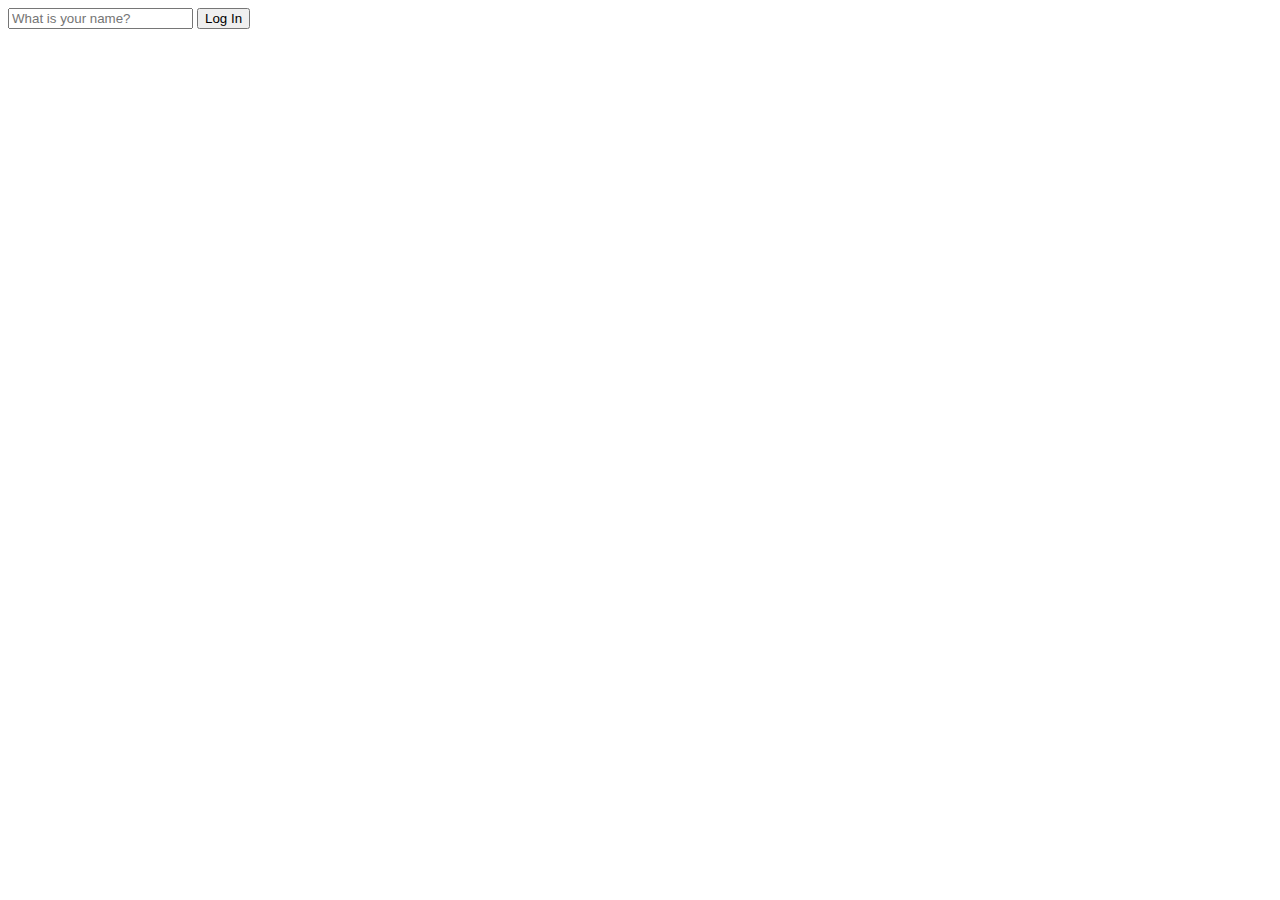
==== 03. LOGIN/index.html @ 687cab42 "[LOGIN 기능 수정]" ====
<!DOCTYPE html>
<html lang="en">
  <head>
    <meta charset="UTF-8" />
    <meta name="viewport" content="width=device-width, initial-scale=1.0" />
    <link rel="stylesheet" href="style.css" />
    <title>Momentum App</title>
  </head>
  <body>
    <form class="hidden" id="login-form">
      <input
        required
        maxlength="15"
        type="text"
        placeholder="What is your name?"
      />
      <input type="submit" value="Log In" />
    </form>
    <h1 class="hidden" id="greeting"></h1>
    <script src="app.js"></script>
  </body>
</html>
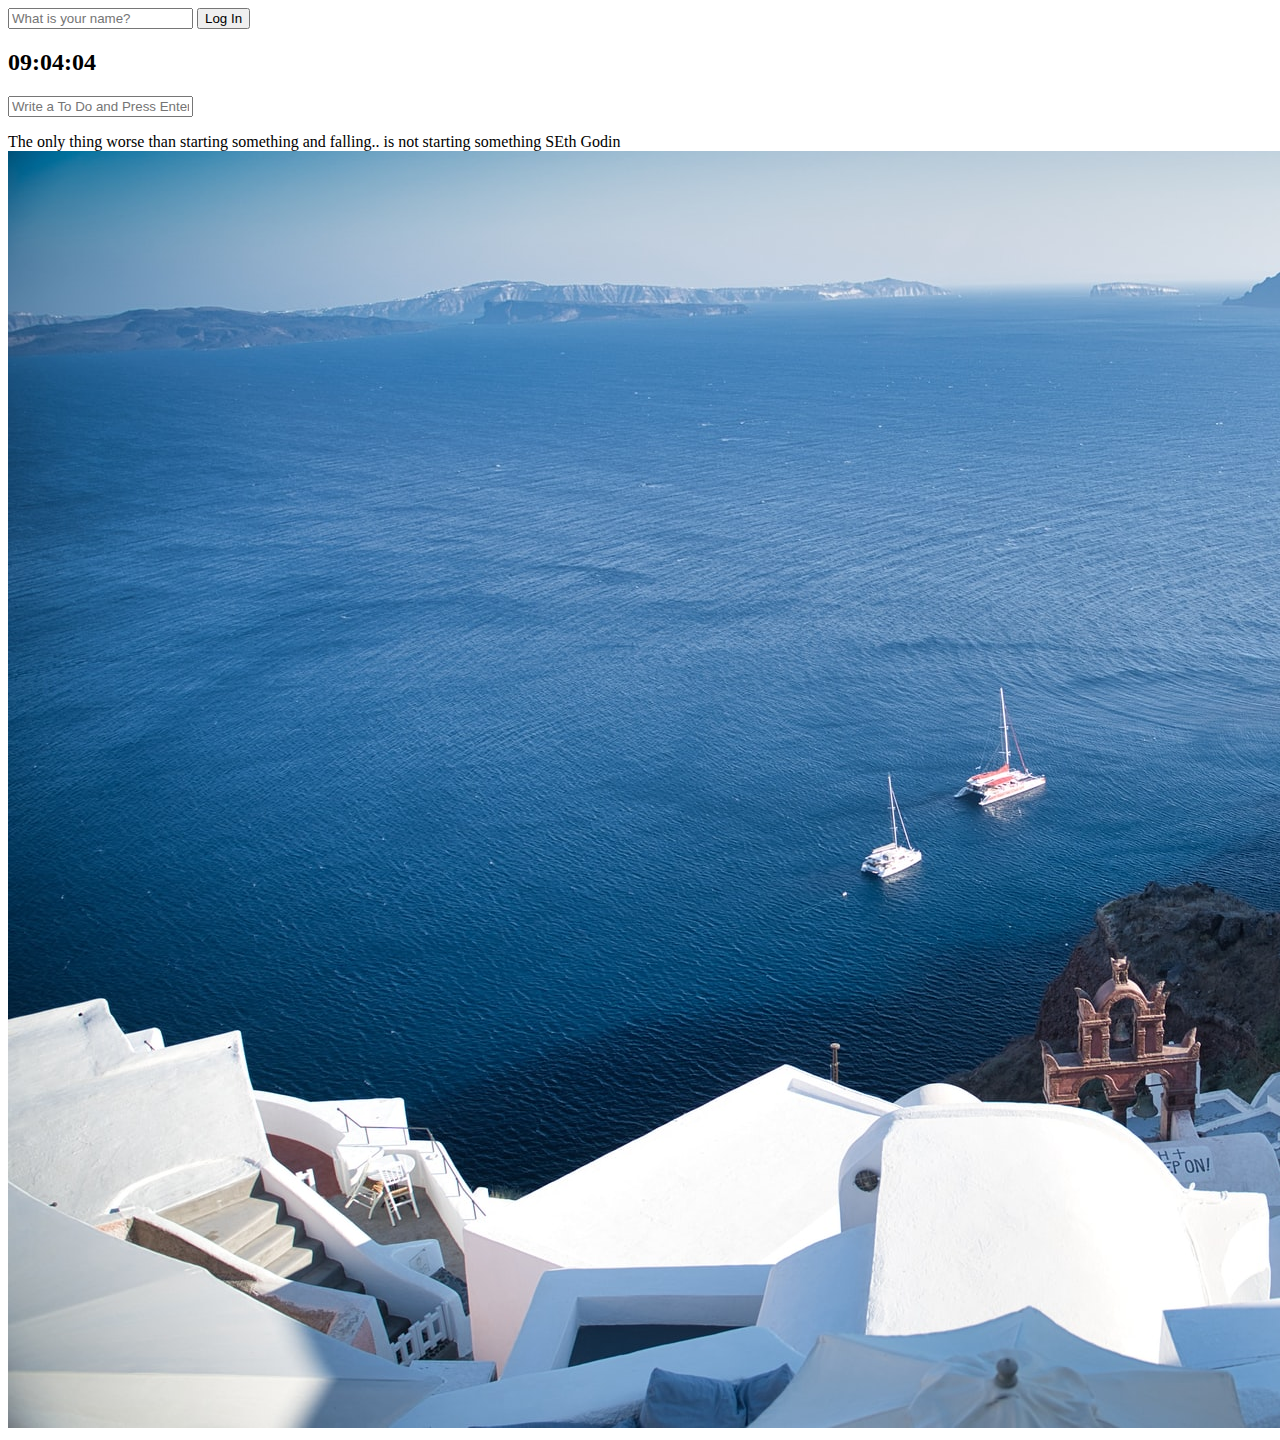
==== commit 1c5046d6: "[localStorage 활용 & TODO list 기능 추가]" ====
--- a/03. LOGIN/index.html
+++ b/03. LOGIN/index.html
@@ -3,20 +3,30 @@
   <head>
     <meta charset="UTF-8" />
     <meta name="viewport" content="width=device-width, initial-scale=1.0" />
-    <link rel="stylesheet" href="style.css" />
+    <link rel="stylesheet" href="css/style.css" />
     <title>Momentum App</title>
   </head>
   <body>
     <form class="hidden" id="login-form">
-      <input
-        required
-        maxlength="15"
-        type="text"
-        placeholder="What is your name?"
-      />
+      <input required maxlength="15" type="text"placeholder="What is your name?"/>
       <input type="submit" value="Log In" />
     </form>
+    <h2 id="clock">00:00:00</h2>
     <h1 class="hidden" id="greeting"></h1>
-    <script src="app.js"></script>
-  </body>
+    <form id="todo-form">
+      <input type="text" placeholder="Write a To Do and Press Enter!" required>
+    </form>
+    <ul id="todo-list">
+    </ul>
+    <div id="quote">
+      <span></span>
+      <span></span>
+    </div>
+   
+    <script src="js/greetings.js"></script>
+    <script src="js/clock.js"></script>
+    <script src="js/quotes.js"></script>
+    <script src="js/background.js"></script>
+    <script src="js/todo.js"></script>
+  </body> 
 </html>--- a/03. LOGIN/css/style.css
+++ b/03. LOGIN/css/style.css
@@ -0,0 +1,7 @@
+.hidden{
+    display: none;
+}
+
+h1{
+    color:blueviolet;
+}